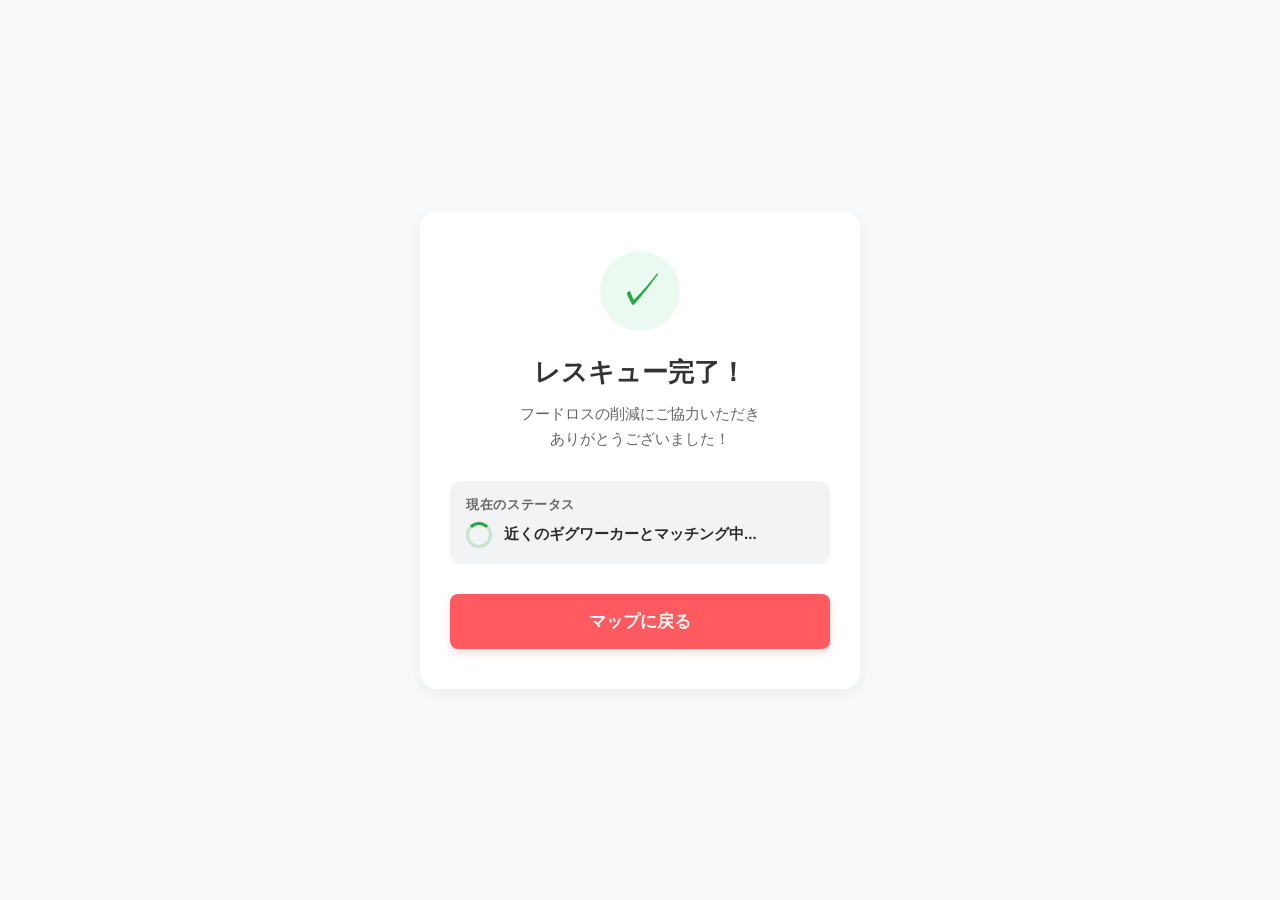
==== buyclear.html @ 3c63fd51 "Create buyclear.html" ====
<!DOCTYPE html>
<html lang="ja">
<head>
    <meta charset="UTF-8">
    <meta name="viewport" content="width=device-width, initial-scale=1.0">
    <title>レスキュー完了！ - Rescue Map</title>
    <style>
        :root {
            --primary: #ff5a5f;
            --success: #28a745;
            --text-main: #333;
            --text-sub: #666;
            --bg-page: #f8f9fa;
            --bg-card: #ffffff;
            --shadow: 0 4px 12px rgba(0,0,0,0.06);
        }

        body {
            margin: 0; padding: 0;
            font-family: 'Helvetica Neue', 'Hiragino Kaku Gothic ProN', Arial, sans-serif;
            background-color: var(--bg-page);
            color: var(--text-main);
            display: flex;
            justify-content: center;
            align-items: center;
            min-height: 100vh;
            box-sizing: border-box;
        }

        .clear-box {
            background: var(--bg-card);
            padding: 40px 30px;
            border-radius: 16px;
            box-shadow: var(--shadow);
            max-width: 440px;
            width: 100%;
            text-align: center;
            box-sizing: border-box;
            margin: 20px;
        }

        /* 成功を祝うチェックマークアニメーション風 */
        .success-icon {
            width: 80px;
            height: 80px;
            background-color: #eafaf1;
            color: var(--success);
            border-radius: 50%;
            display: flex;
            justify-content: center;
            align-items: center;
            font-size: 3rem;
            margin: 0 auto 24px auto;
        }

        h1 {
            font-size: 1.6rem;
            margin: 0 0 12px 0;
            color: var(--text-main);
        }

        .thanks-msg {
            color: var(--text-sub);
            font-size: 0.95rem;
            line-height: 1.6;
            margin: 0 0 30px 0;
        }

        /* マッチングステータス（ピッチで未来感を演出するパーツ） */
        .status-card {
            background-color: #f1f3f5;
            border-radius: 12px;
            padding: 16px;
            margin-bottom: 30px;
            text-align: left;
        }

        .status-title {
            font-size: 0.8rem;
            color: var(--text-sub);
            text-transform: uppercase;
            letter-spacing: 0.05em;
            margin-bottom: 8px;
            font-weight: bold;
        }

        .status-delivery {
            display: flex;
            align-items: center;
            gap: 12px;
        }

        .spinner {
            width: 20px;
            height: 20px;
            border: 3px solid rgba(40, 167, 69, 0.2);
            border-top-color: var(--success);
            border-radius: 50%;
            animation: spin 1s linear infinite;
        }

        @keyframes spin {
            to { transform: rotate(360deg); }
        }

        .status-text {
            font-size: 0.95rem;
            font-weight: bold;
            color: #2b2b2b;
        }

        /* ボタン */
        .btn-home {
            display: block;
            width: 100%;
            background-color: var(--primary);
            color: white;
            border: none;
            padding: 16px;
            font-size: 1.05rem;
            font-weight: bold;
            border-radius: 8px;
            cursor: pointer;
            text-decoration: none;
            box-shadow: 0 4px 10px rgba(255, 90, 95, 0.2);
            box-sizing: border-box;
            transition: background 0.2s;
        }

        .btn-home:hover {
            background-color: #e0484c;
        }
    </style>
</head>
<body>

    <div class="clear-box">
        <div class="success-icon">✓</div>
        <h1>レスキュー完了！</h1>
        <p class="thanks-msg">
            フードロスの削減にご協力いただき<br>ありがとうございました！
        </p>

        <div class="status-card">
            <div class="status-title">現在のステータス</div>
            <div class="status-delivery">
                <div class="spinner"></div>
                <div class="status-text">近くのギグワーカーとマッチング中...</div>
            </div>
        </div>

        <a href="index.html" class="btn-home">マップに戻る</a>
    </div>

</body>
</html>
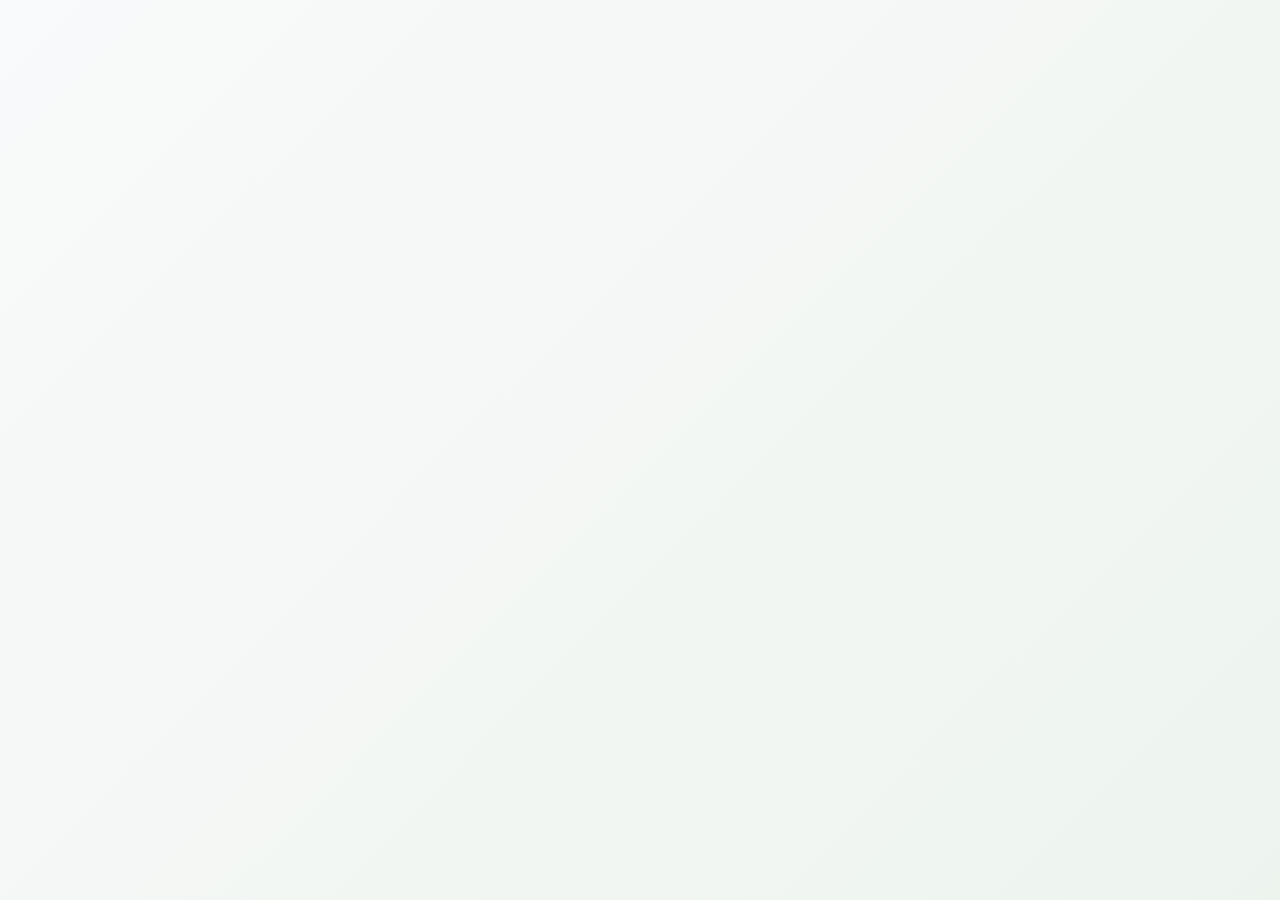
==== commit 5125801b: "Update buyclear.html" ====
--- a/buyclear.html
+++ b/buyclear.html
@@ -18,8 +18,11 @@
         body {
             margin: 0; padding: 0;
             font-family: 'Helvetica Neue', 'Hiragino Kaku Gothic ProN', Arial, sans-serif;
-            background-color: var(--bg-page);
-            color: var(--text-main);
+            /* 背景に優しげな画像を薄く挿入 */
+            background-image: linear-gradient(135deg, rgba(248,249,250,0.85) 0%, rgba(234,242,235,0.85) 100%), 
+                              url('https://images.unsplash.com/photo-1532996122724-e3c354a0b15b?auto=format&fit=crop&w=1200&q=80');
+            background-size: cover;
+            background-position: center;
             display: flex;
             justify-content: center;
             align-items: center;
@@ -28,10 +31,11 @@
         }
 
         .clear-box {
-            background: var(--bg-card);
+            background: rgba(255, 255, 255, 0.96);
+            backdrop-filter: blur(5px);
             padding: 40px 30px;
             border-radius: 16px;
-            box-shadow: var(--shadow);
+            box-shadow: 0 10px 30px rgba(0,0,0,0.1);
             max-width: 440px;
             width: 100%;
             text-align: center;
@@ -39,7 +43,6 @@
             margin: 20px;
         }
 
-        /* 成功を祝うチェックマークアニメーション風 */
         .success-icon {
             width: 80px;
             height: 80px;
@@ -54,103 +57,4 @@
         }
 
         h1 {
-            font-size: 1.6rem;
-            margin: 0 0 12px 0;
-            color: var(--text-main);
-        }
-
-        .thanks-msg {
-            color: var(--text-sub);
-            font-size: 0.95rem;
-            line-height: 1.6;
-            margin: 0 0 30px 0;
-        }
-
-        /* マッチングステータス（ピッチで未来感を演出するパーツ） */
-        .status-card {
-            background-color: #f1f3f5;
-            border-radius: 12px;
-            padding: 16px;
-            margin-bottom: 30px;
-            text-align: left;
-        }
-
-        .status-title {
-            font-size: 0.8rem;
-            color: var(--text-sub);
-            text-transform: uppercase;
-            letter-spacing: 0.05em;
-            margin-bottom: 8px;
-            font-weight: bold;
-        }
-
-        .status-delivery {
-            display: flex;
-            align-items: center;
-            gap: 12px;
-        }
-
-        .spinner {
-            width: 20px;
-            height: 20px;
-            border: 3px solid rgba(40, 167, 69, 0.2);
-            border-top-color: var(--success);
-            border-radius: 50%;
-            animation: spin 1s linear infinite;
-        }
-
-        @keyframes spin {
-            to { transform: rotate(360deg); }
-        }
-
-        .status-text {
-            font-size: 0.95rem;
-            font-weight: bold;
-            color: #2b2b2b;
-        }
-
-        /* ボタン */
-        .btn-home {
-            display: block;
-            width: 100%;
-            background-color: var(--primary);
-            color: white;
-            border: none;
-            padding: 16px;
-            font-size: 1.05rem;
-            font-weight: bold;
-            border-radius: 8px;
-            cursor: pointer;
-            text-decoration: none;
-            box-shadow: 0 4px 10px rgba(255, 90, 95, 0.2);
-            box-sizing: border-box;
-            transition: background 0.2s;
-        }
-
-        .btn-home:hover {
-            background-color: #e0484c;
-        }
-    </style>
-</head>
-<body>
-
-    <div class="clear-box">
-        <div class="success-icon">✓</div>
-        <h1>レスキュー完了！</h1>
-        <p class="thanks-msg">
-            フードロスの削減にご協力いただき<br>ありがとうございました！
-        </p>
-
-        <div class="status-card">
-            <div class="status-title">現在のステータス</div>
-            <div class="status-delivery">
-                <div class="spinner"></div>
-                <div class="status-text">近くのギグワーカーとマッチング中...</div>
-            </div>
-        </div>
-
-        <a href="index.html" class="btn-home">マップに戻る</a>
-    </div>
-
-</body>
-</html>
+            font-size: 1
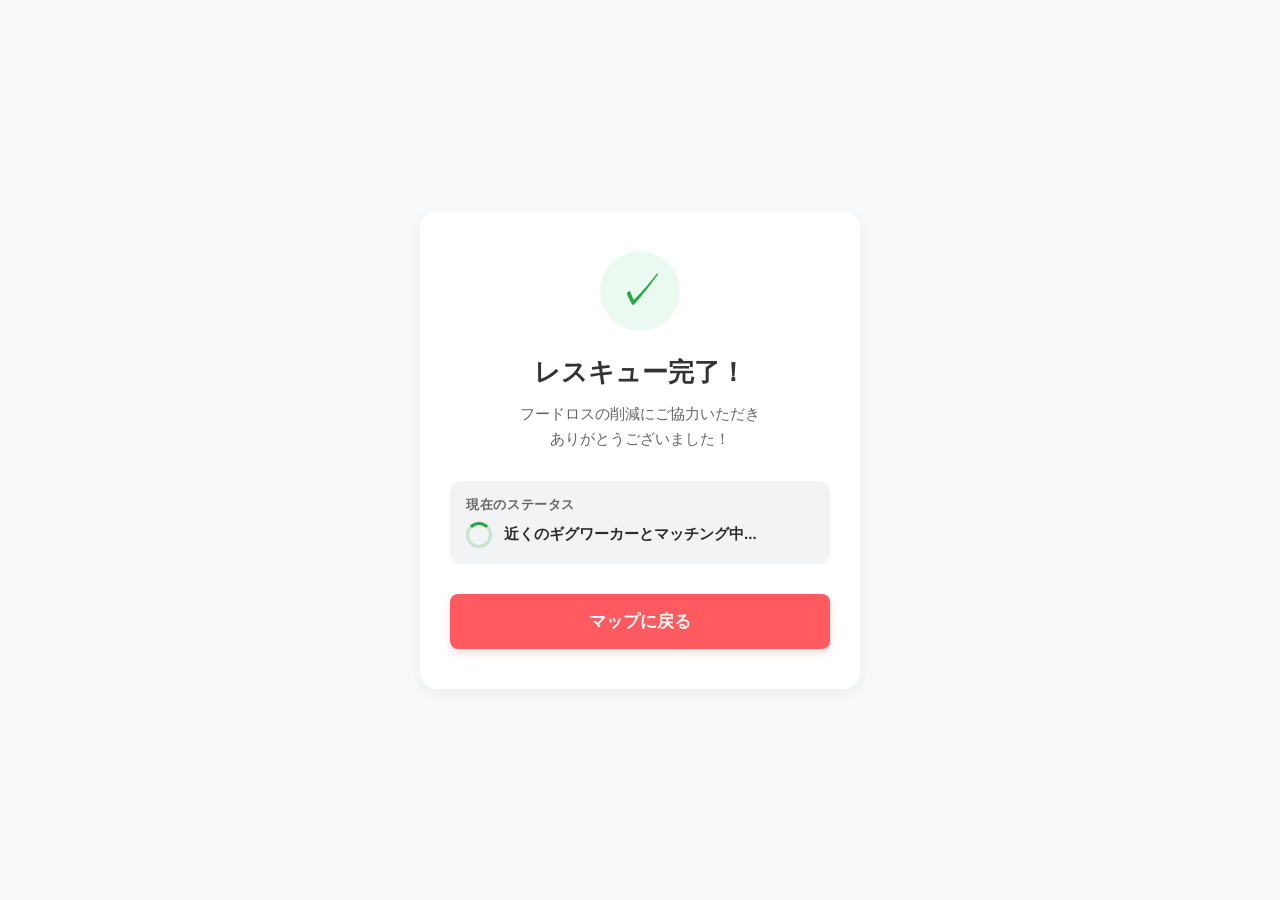
==== commit 9db0a637: "Update buyclear.html" ====
--- a/buyclear.html
+++ b/buyclear.html
@@ -18,11 +18,8 @@
         body {
             margin: 0; padding: 0;
             font-family: 'Helvetica Neue', 'Hiragino Kaku Gothic ProN', Arial, sans-serif;
-            /* 背景に優しげな画像を薄く挿入 */
-            background-image: linear-gradient(135deg, rgba(248,249,250,0.85) 0%, rgba(234,242,235,0.85) 100%), 
-                              url('https://images.unsplash.com/photo-1532996122724-e3c354a0b15b?auto=format&fit=crop&w=1200&q=80');
-            background-size: cover;
-            background-position: center;
+            background-color: var(--bg-page);
+            color: var(--text-main);
             display: flex;
             justify-content: center;
             align-items: center;
@@ -31,11 +28,10 @@
         }
 
         .clear-box {
-            background: rgba(255, 255, 255, 0.96);
-            backdrop-filter: blur(5px);
+            background: var(--bg-card);
             padding: 40px 30px;
             border-radius: 16px;
-            box-shadow: 0 10px 30px rgba(0,0,0,0.1);
+            box-shadow: var(--shadow);
             max-width: 440px;
             width: 100%;
             text-align: center;
@@ -43,6 +39,7 @@
             margin: 20px;
         }
 
+        /* 成功を祝うチェックマークアニメーション風 */
         .success-icon {
             width: 80px;
             height: 80px;
@@ -57,4 +54,103 @@
         }
 
         h1 {
-            font-size: 1
+            font-size: 1.6rem;
+            margin: 0 0 12px 0;
+            color: var(--text-main);
+        }
+
+        .thanks-msg {
+            color: var(--text-sub);
+            font-size: 0.95rem;
+            line-height: 1.6;
+            margin: 0 0 30px 0;
+        }
+
+        /* マッチングステータス（ピッチで未来感を演出するパーツ） */
+        .status-card {
+            background-color: #f1f3f5;
+            border-radius: 12px;
+            padding: 16px;
+            margin-bottom: 30px;
+            text-align: left;
+        }
+
+        .status-title {
+            font-size: 0.8rem;
+            color: var(--text-sub);
+            text-transform: uppercase;
+            letter-spacing: 0.05em;
+            margin-bottom: 8px;
+            font-weight: bold;
+        }
+
+        .status-delivery {
+            display: flex;
+            align-items: center;
+            gap: 12px;
+        }
+
+        .spinner {
+            width: 20px;
+            height: 20px;
+            border: 3px solid rgba(40, 167, 69, 0.2);
+            border-top-color: var(--success);
+            border-radius: 50%;
+            animation: spin 1s linear infinite;
+        }
+
+        @keyframes spin {
+            to { transform: rotate(360deg); }
+        }
+
+        .status-text {
+            font-size: 0.95rem;
+            font-weight: bold;
+            color: #2b2b2b;
+        }
+
+        /* ボタン */
+        .btn-home {
+            display: block;
+            width: 100%;
+            background-color: var(--primary);
+            color: white;
+            border: none;
+            padding: 16px;
+            font-size: 1.05rem;
+            font-weight: bold;
+            border-radius: 8px;
+            cursor: pointer;
+            text-decoration: none;
+            box-shadow: 0 4px 10px rgba(255, 90, 95, 0.2);
+            box-sizing: border-box;
+            transition: background 0.2s;
+        }
+
+        .btn-home:hover {
+            background-color: #e0484c;
+        }
+    </style>
+</head>
+<body>
+
+    <div class="clear-box">
+        <div class="success-icon">✓</div>
+        <h1>レスキュー完了！</h1>
+        <p class="thanks-msg">
+            フードロスの削減にご協力いただき<br>ありがとうございました！
+        </p>
+
+        <div class="status-card">
+            <div class="status-title">現在のステータス</div>
+            <div class="status-delivery">
+                <div class="spinner"></div>
+                <div class="status-text">近くのギグワーカーとマッチング中...</div>
+            </div>
+        </div>
+
+        <a href="index.html" class="btn-home">マップに戻る</a>
+    </div>
+
+</body>
+</html>
